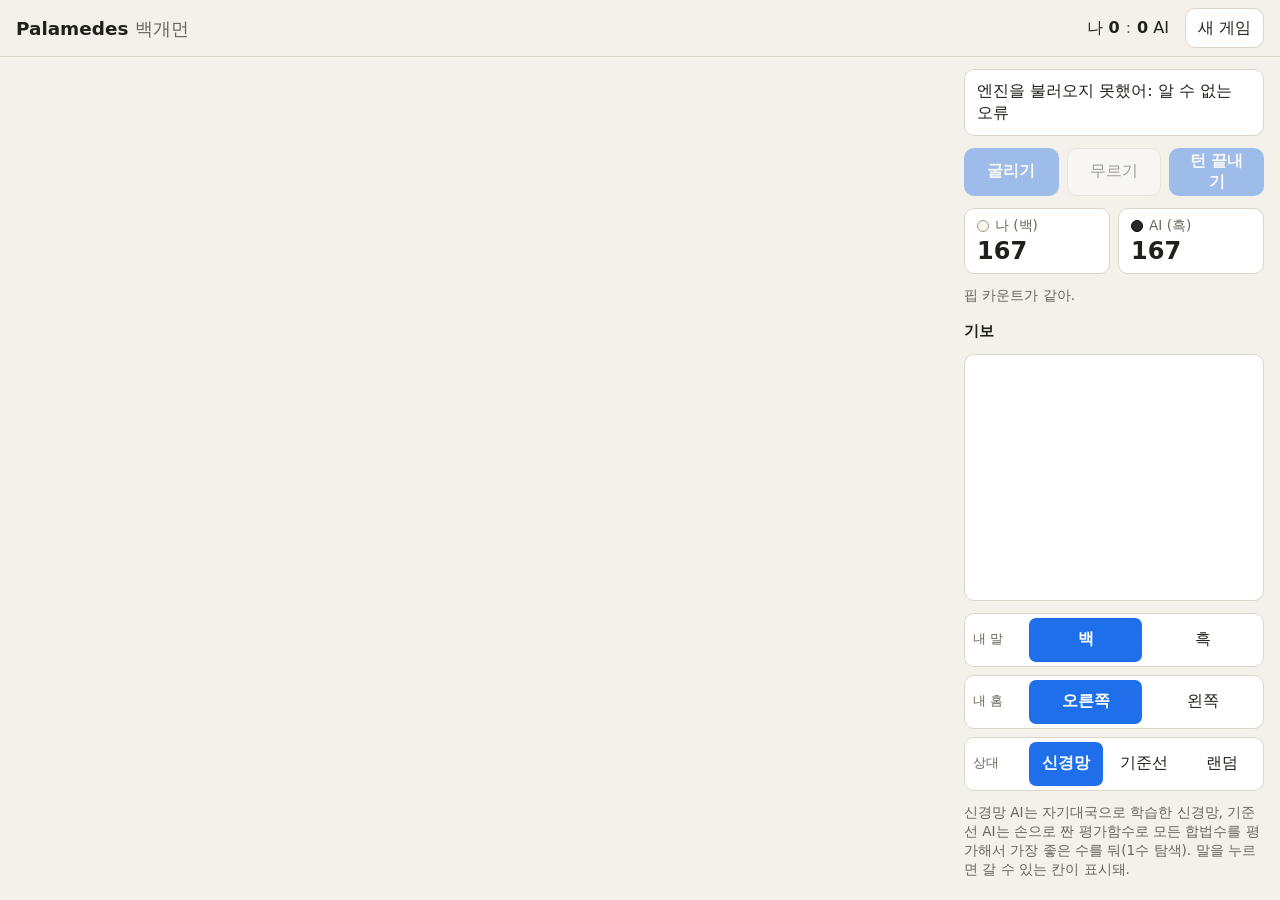
==== web/index.html @ b627e62e "Stage 4 (in progress): TD(lambda) self-play network - nn: 196-input Tesauro encoding (on-roll relati" ====
<!doctype html>
<html lang="ko">
<head>
  <meta charset="utf-8">
  <meta name="viewport" content="width=device-width, initial-scale=1, viewport-fit=cover">
  <meta name="color-scheme" content="light dark">
  <title>Palamedes 백개먼</title>
  <link rel="stylesheet" href="style.css">
</head>
<body>
  <header class="topbar">
    <h1>Palamedes <span class="sub">백개먼</span></h1>
    <div class="score" aria-label="점수">
      <span>나 <b id="score-human">0</b></span>
      <span class="sep">:</span>
      <span><b id="score-ai">0</b> AI</span>
    </div>
    <button id="btn-new" class="btn ghost" type="button">새 게임</button>
  </header>

  <main class="app">
    <section class="board-wrap">
      <svg id="board" viewBox="0 0 932 706" role="img" aria-label="백개먼 판"></svg>
    </section>

    <aside class="panel">
      <p id="status" class="status" aria-live="polite">엔진을 불러오는 중…</p>

      <div class="actions">
        <button id="btn-roll" class="btn primary" type="button" disabled>굴리기</button>
        <button id="btn-undo" class="btn" type="button" disabled>무르기</button>
        <button id="btn-done" class="btn primary" type="button" disabled>턴 끝내기</button>
      </div>

      <dl class="pips">
        <div><dt><span id="chip-human" class="chip white"></span><span id="name-human">나 (백)</span></dt><dd id="pip-human">167</dd></div>
        <div><dt><span id="chip-ai" class="chip black"></span><span id="name-ai">AI (흑)</span></dt><dd id="pip-ai">167</dd></div>
      </dl>
      <p id="pip-diff" class="hint"></p>

      <h2>기보</h2>
      <ol id="moves" class="moves"></ol>

      <div class="view-settings" aria-label="보기 설정">
        <div class="seg" role="group" aria-label="내 말 색">
          <span class="seg-label">내 말</span>
          <button type="button" class="seg-btn" data-view="color:white">백</button>
          <button type="button" class="seg-btn" data-view="color:black">흑</button>
        </div>
        <div class="seg" role="group" aria-label="내 홈 위치">
          <span class="seg-label">내 홈</span>
          <button type="button" class="seg-btn" data-view="home:right">오른쪽</button>
          <button type="button" class="seg-btn" data-view="home:left">왼쪽</button>
        </div>
        <div class="seg" role="group" aria-label="상대">
          <span class="seg-label">상대</span>
          <button type="button" class="seg-btn" data-view="ai:nn">신경망</button>
          <button type="button" class="seg-btn" data-view="ai:baseline">기준선</button>
          <button type="button" class="seg-btn" data-view="ai:random">랜덤</button>
        </div>
      </div>

      <p class="hint foot">신경망 AI는 자기대국으로 학습한 신경망, 기준선 AI는 손으로 짠 평가함수로 모든 합법수를 평가해서 가장 좋은 수를 둬(1수 탐색). 말을 누르면 갈 수 있는 칸이 표시돼.</p>
    </aside>
  </main>

  <script type="module" src="app.js"></script>
</body>
</html>
---- web/style.css ----
:root {
  --bg: #f4f1ea;
  --surface: #ffffff;
  --text: #22201c;
  --muted: #6b665c;
  --line: #ddd6c8;
  --accent: #1f6feb;
  --accent-text: #ffffff;
  --frame: #6b4a2f;
  --felt: #e9dcc0;
  --point-a: #b4532a;
  --point-b: #3f5a6b;
  --bar: #5a3d26;
  --tray: #d9c9a8;
  --white-checker: #fbf8f0;
  --white-edge: #9c958a;
  --black-checker: #2a2826;
  --black-edge: #000000;
  --select: #f2b705;
  --dest: #1f9d55;
  --last: rgba(31, 111, 235, 0.35);
  --die: #ffffff;
  --die-pip: #22201c;
}

@media (prefers-color-scheme: dark) {
  :root:not([data-theme="light"]) {
    --bg: #171614;
    --surface: #23211e;
    --text: #ece8e0;
    --muted: #a39d92;
    --line: #3a3732;
    --accent: #4c8dff;
    --accent-text: #0b0b0b;
    --frame: #3b2a1c;
    --felt: #4a4234;
    --point-a: #a4502d;
    --point-b: #4d6b7d;
    --bar: #2e2116;
    --tray: #3d3528;
    --last: rgba(76, 141, 255, 0.4);
  }
}

:root[data-theme="dark"] {
  --bg: #171614;
  --surface: #23211e;
  --text: #ece8e0;
  --muted: #a39d92;
  --line: #3a3732;
  --accent: #4c8dff;
  --accent-text: #0b0b0b;
  --frame: #3b2a1c;
  --felt: #4a4234;
  --point-a: #a4502d;
  --point-b: #4d6b7d;
  --bar: #2e2116;
  --tray: #3d3528;
  --last: rgba(76, 141, 255, 0.4);
}

* { box-sizing: border-box; }

html, body {
  margin: 0;
  background: var(--bg);
  color: var(--text);
  font-family: system-ui, -apple-system, "Apple SD Gothic Neo", "Noto Sans KR", sans-serif;
  -webkit-text-size-adjust: 100%;
}

body {
  min-height: 100dvh;
  display: flex;
  flex-direction: column;
}

button { font: inherit; }

.topbar {
  display: flex;
  align-items: center;
  gap: 16px;
  padding: 8px 16px;
  padding-top: max(8px, env(safe-area-inset-top));
  border-bottom: 1px solid var(--line);
}

.topbar h1 {
  font-size: 1.15rem;
  margin: 0;
  flex: 1;
  white-space: nowrap;
}

.topbar .sub { color: var(--muted); font-weight: 500; }

.score { display: flex; gap: 6px; align-items: baseline; font-variant-numeric: tabular-nums; }
.score .sep { color: var(--muted); }

.app {
  flex: 1;
  display: grid;
  grid-template-columns: minmax(0, 1fr) 300px;
  gap: 16px;
  padding: 12px 16px 16px;
  min-height: 0;
}

.board-wrap {
  display: flex;
  align-items: center;
  justify-content: center;
  min-width: 0;
  min-height: 0;
}

#board {
  width: 100%;
  height: auto;
  max-height: calc(100dvh - 90px);
  touch-action: manipulation;
  user-select: none;
  -webkit-user-select: none;
  -webkit-tap-highlight-color: transparent;
}

.panel {
  display: flex;
  flex-direction: column;
  gap: 12px;
  min-height: 0;
  max-height: calc(100dvh - 90px);
}

.status {
  margin: 0;
  min-height: 3em;
  padding: 10px 12px;
  border-radius: 10px;
  background: var(--surface);
  border: 1px solid var(--line);
  line-height: 1.4;
}

.actions {
  display: grid;
  grid-template-columns: repeat(3, 1fr);
  gap: 8px;
}

.btn {
  min-height: 48px;
  padding: 0 12px;
  border-radius: 10px;
  border: 1px solid var(--line);
  background: var(--surface);
  color: var(--text);
  cursor: pointer;
  touch-action: manipulation;
}

.btn.primary { background: var(--accent); color: var(--accent-text); border-color: transparent; font-weight: 600; }
.btn.ghost { min-height: 40px; }
.btn:disabled { opacity: 0.4; cursor: default; }
.btn:focus-visible { outline: 3px solid var(--select); outline-offset: 2px; }

.pips {
  margin: 0;
  display: grid;
  grid-template-columns: 1fr 1fr;
  gap: 8px;
}

.pips div {
  background: var(--surface);
  border: 1px solid var(--line);
  border-radius: 10px;
  padding: 8px 12px;
}

.pips dt { color: var(--muted); font-size: 0.85rem; display: flex; align-items: center; gap: 6px; }
.pips dd { margin: 2px 0 0; font-size: 1.5rem; font-weight: 700; font-variant-numeric: tabular-nums; }

.chip { width: 12px; height: 12px; border-radius: 50%; display: inline-block; border: 1px solid var(--white-edge); }
.chip.white { background: var(--white-checker); }
.chip.black { background: var(--black-checker); border-color: var(--black-edge); }

.hint { margin: 0; color: var(--muted); font-size: 0.85rem; line-height: 1.4; }

.panel h2 { font-size: 0.95rem; margin: 4px 0 0; }

.moves {
  margin: 0;
  padding: 8px 12px 8px 40px;
  background: var(--surface);
  border: 1px solid var(--line);
  border-radius: 10px;
  overflow-y: auto;
  flex: 1;
  min-height: 120px;
  font-variant-numeric: tabular-nums;
  font-size: 0.92rem;
}

.moves li { padding: 3px 0; }
.moves .mv { display: grid; grid-template-columns: 1fr 1fr; gap: 8px; }
.moves .dice { color: var(--muted); margin-right: 4px; }
.moves .empty { color: var(--muted); }

.foot { margin-top: auto; }

.view-settings { display: grid; grid-template-columns: 1fr; gap: 8px; }
.seg {
  display: grid;
  grid-template-columns: 3.5em;
  grid-auto-columns: minmax(0, 1fr);
  grid-auto-flow: column;
  align-items: center;
  gap: 4px;
  padding: 4px;
  background: var(--surface);
  border: 1px solid var(--line);
  border-radius: 10px;
}
.seg-label { color: var(--muted); font-size: 0.8rem; padding: 0 4px; white-space: nowrap; }
.seg-btn {
  min-height: 44px;
  border: 0;
  border-radius: 7px;
  background: transparent;
  color: var(--text);
  cursor: pointer;
  touch-action: manipulation;
}
.seg-btn[aria-pressed="true"] { background: var(--accent); color: var(--accent-text); font-weight: 600; }
.seg-btn:focus-visible { outline: 3px solid var(--select); outline-offset: 1px; }

/* SVG */
.frame { fill: var(--frame); }
.felt { fill: var(--felt); }
.pt-a { fill: var(--point-a); }
.pt-b { fill: var(--point-b); }
.barzone { fill: var(--bar); }
.tray { fill: var(--tray); }
.lbl { fill: var(--muted); font-size: 15px; text-anchor: middle; font-family: inherit; }
.ck-w { fill: var(--white-checker); stroke: var(--white-edge); stroke-width: 2; }
.ck-b { fill: var(--black-checker); stroke: var(--black-edge); stroke-width: 2; }
.ck-n-w { fill: var(--black-checker); font-size: 22px; font-weight: 700; text-anchor: middle; dominant-baseline: central; }
.ck-n-b { fill: var(--white-checker); font-size: 22px; font-weight: 700; text-anchor: middle; dominant-baseline: central; }
.off-w { fill: var(--white-checker); stroke: var(--white-edge); stroke-width: 1.5; }
.off-b { fill: var(--black-checker); stroke: var(--black-edge); stroke-width: 1.5; }
.sel-ring { fill: none; stroke: var(--select); stroke-width: 5; }
.can-ring { fill: none; stroke: var(--select); stroke-width: 2.5; stroke-dasharray: 6 5; opacity: 0.9; }
.dest { fill: var(--dest); fill-opacity: 0.35; stroke: var(--dest); stroke-width: 3; stroke-dasharray: 7 5; }
.dest-tray { fill: var(--dest); fill-opacity: 0.25; stroke: var(--dest); stroke-width: 3; }
.last { fill: var(--last); }
.die { fill: var(--die); stroke: #00000055; stroke-width: 1.5; }
.die.used { opacity: 0.35; }
.die-b { fill: var(--black-checker); stroke: #00000055; stroke-width: 1.5; }
.pip { fill: var(--die-pip); }
.pip-b { fill: var(--white-checker); }
.hit { fill: transparent; cursor: pointer; }

@media (max-width: 900px), (orientation: portrait) {
  .app { grid-template-columns: 1fr; }
  #board { max-height: none; }
  .panel { max-height: none; }
  .moves { max-height: 40vh; }
}

@media (max-width: 480px) {
  .topbar { gap: 8px; }
  .topbar .sub { display: none; }
}
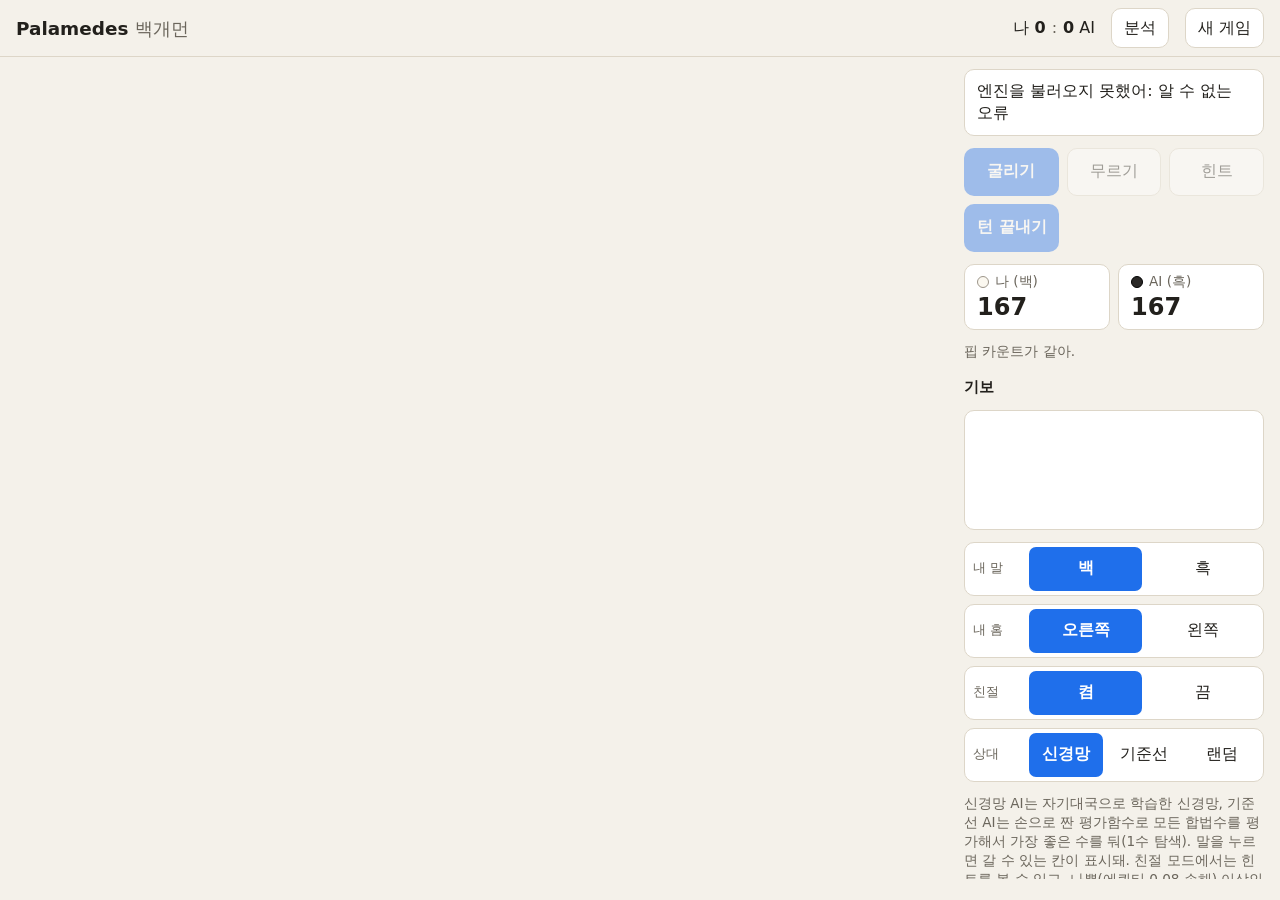
==== commit e8a0d117: "Stage 5: analysis page, coaching mode, explanation layer - web: board rendering moved to board-view." ====
--- a/web/index.html
+++ b/web/index.html
@@ -15,6 +15,7 @@
       <span class="sep">:</span>
       <span><b id="score-ai">0</b> AI</span>
     </div>
+    <a class="btn ghost link" href="analysis.html">분석</a>
     <button id="btn-new" class="btn ghost" type="button">새 게임</button>
   </header>
 
@@ -29,8 +30,11 @@
       <div class="actions">
         <button id="btn-roll" class="btn primary" type="button" disabled>굴리기</button>
         <button id="btn-undo" class="btn" type="button" disabled>무르기</button>
+        <button id="btn-hint" class="btn" type="button" disabled>힌트</button>
         <button id="btn-done" class="btn primary" type="button" disabled>턴 끝내기</button>
       </div>
+
+      <section id="coach" class="coach" aria-live="polite" hidden></section>
 
       <dl class="pips">
         <div><dt><span id="chip-human" class="chip white"></span><span id="name-human">나 (백)</span></dt><dd id="pip-human">167</dd></div>
@@ -52,6 +56,11 @@
           <button type="button" class="seg-btn" data-view="home:right">오른쪽</button>
           <button type="button" class="seg-btn" data-view="home:left">왼쪽</button>
         </div>
+        <div class="seg" role="group" aria-label="친절 모드">
+          <span class="seg-label">친절</span>
+          <button type="button" class="seg-btn" data-view="coach:on">켬</button>
+          <button type="button" class="seg-btn" data-view="coach:off">끔</button>
+        </div>
         <div class="seg" role="group" aria-label="상대">
           <span class="seg-label">상대</span>
           <button type="button" class="seg-btn" data-view="ai:nn">신경망</button>
@@ -60,7 +69,7 @@
         </div>
       </div>
 
-      <p class="hint foot">신경망 AI는 자기대국으로 학습한 신경망, 기준선 AI는 손으로 짠 평가함수로 모든 합법수를 평가해서 가장 좋은 수를 둬(1수 탐색). 말을 누르면 갈 수 있는 칸이 표시돼.</p>
+      <p class="hint foot">신경망 AI는 자기대국으로 학습한 신경망, 기준선 AI는 손으로 짠 평가함수로 모든 합법수를 평가해서 가장 좋은 수를 둬(1수 탐색). 말을 누르면 갈 수 있는 칸이 표시돼. 친절 모드에서는 힌트를 볼 수 있고, 나쁨(에퀴티 0.08 손해) 이상인 수는 두기 전에 이유와 함께 알려 줘.</p>
     </aside>
   </main>
 
--- a/web/style.css
+++ b/web/style.css
@@ -21,6 +21,10 @@
   --last: rgba(31, 111, 235, 0.35);
   --die: #ffffff;
   --die-pip: #22201c;
+  --hint: #7c3aed;
+  --doubtful: #b7791f;
+  --bad: #c2410c;
+  --very-bad: #b91c1c;
 }
 
 @media (prefers-color-scheme: dark) {
@@ -39,6 +43,10 @@
     --bar: #2e2116;
     --tray: #3d3528;
     --last: rgba(76, 141, 255, 0.4);
+    --hint: #a78bfa;
+    --doubtful: #f6c453;
+    --bad: #fb923c;
+    --very-bad: #f87171;
   }
 }
 
@@ -57,6 +65,10 @@
   --bar: #2e2116;
   --tray: #3d3528;
   --last: rgba(76, 141, 255, 0.4);
+  --hint: #a78bfa;
+  --doubtful: #f6c453;
+  --bad: #fb923c;
+  --very-bad: #f87171;
 }
 
 * { box-sizing: border-box; }
@@ -131,7 +143,10 @@
   gap: 12px;
   min-height: 0;
   max-height: calc(100dvh - 90px);
-}
+  overflow-y: auto;
+}
+.panel > * { flex-shrink: 0; }
+.panel > .moves { flex-shrink: 1; }
 
 .status {
   margin: 0;
@@ -145,12 +160,13 @@
 
 .actions {
   display: grid;
-  grid-template-columns: repeat(3, 1fr);
+  grid-template-columns: repeat(auto-fit, minmax(5.5em, 1fr));
   gap: 8px;
 }
 
 .btn {
   min-height: 48px;
+  white-space: nowrap;
   padding: 0 12px;
   border-radius: 10px;
   border: 1px solid var(--line);
@@ -209,6 +225,81 @@
 .moves .empty { color: var(--muted); }
 
 .foot { margin-top: auto; }
+
+a.btn { display: inline-flex; align-items: center; justify-content: center; text-decoration: none; }
+.btn[hidden] { display: none; }
+
+/* 친절 모드 · 분석 설명 */
+.coach {
+  border: 1px solid var(--line);
+  border-left: 4px solid var(--accent);
+  border-radius: 10px;
+  background: var(--surface);
+  padding: 10px 12px;
+  line-height: 1.5;
+  font-size: 0.92rem;
+}
+.coach[hidden] { display: none; }
+.coach.warn { border-left-color: var(--bad); }
+.coach ul { margin: 4px 0 0; padding-left: 18px; }
+.coach .judge { margin-bottom: 6px; }
+.tag {
+  display: inline-block;
+  font-size: 0.72rem;
+  font-weight: 700;
+  padding: 1px 6px;
+  margin-right: 6px;
+  border-radius: 999px;
+  border: 1px solid var(--line);
+  color: var(--muted);
+  vertical-align: 1px;
+}
+.approx { color: var(--text); }
+.approx .tag { border-style: dashed; }
+.coach-actions { display: grid; grid-template-columns: 1fr 1fr; gap: 8px; margin-top: 8px; }
+
+.mark { font-weight: 800; }
+.grade-doubtful { color: var(--doubtful); }
+.grade-bad { color: var(--bad); }
+.grade-very_bad { color: var(--very-bad); }
+.grade-best, .grade-good { color: var(--muted); }
+
+.field { display: grid; grid-template-columns: 3.5em 1fr; align-items: center; gap: 4px; }
+.field select {
+  min-height: 44px;
+  border-radius: 10px;
+  border: 1px solid var(--line);
+  background: var(--surface);
+  color: var(--text);
+  font: inherit;
+  padding: 0 8px;
+  min-width: 0;
+}
+.nav { display: grid; grid-template-columns: 1fr auto 1fr; align-items: center; gap: 8px; }
+.pos { font-variant-numeric: tabular-nums; color: var(--muted); }
+.pips dd.small { font-size: 0.9rem; font-weight: 500; line-height: 1.5; }
+.cands { width: 100%; border-collapse: collapse; margin: 6px 0; font-variant-numeric: tabular-nums; font-size: 0.88rem; }
+.cands th, .cands td { text-align: left; padding: 3px 4px; border-bottom: 1px solid var(--line); }
+.cands th { color: var(--muted); font-weight: 600; }
+.cands tr.played td { font-weight: 700; }
+.contrib { color: var(--muted); font-variant-numeric: tabular-nums; }
+.mv-btn {
+  font: inherit;
+  text-align: left;
+  border: 0;
+  background: transparent;
+  color: var(--text);
+  padding: 4px 6px;
+  border-radius: 6px;
+  min-height: 32px;
+  cursor: pointer;
+}
+.mv-btn.cur { background: var(--accent); color: var(--accent-text); }
+.mv-btn.cur .dice, .mv-btn.cur .mark { color: inherit; }
+
+.hint-from { fill: none; stroke: var(--hint); stroke-width: 4; stroke-dasharray: 4 4; }
+.hint-to { fill: var(--hint); fill-opacity: 0.35; stroke: var(--hint); stroke-width: 3; }
+.hint-n { fill: var(--text); font-size: 20px; font-weight: 800; text-anchor: middle; dominant-baseline: central; }
 
 .view-settings { display: grid; grid-template-columns: 1fr; gap: 8px; }
 .seg {
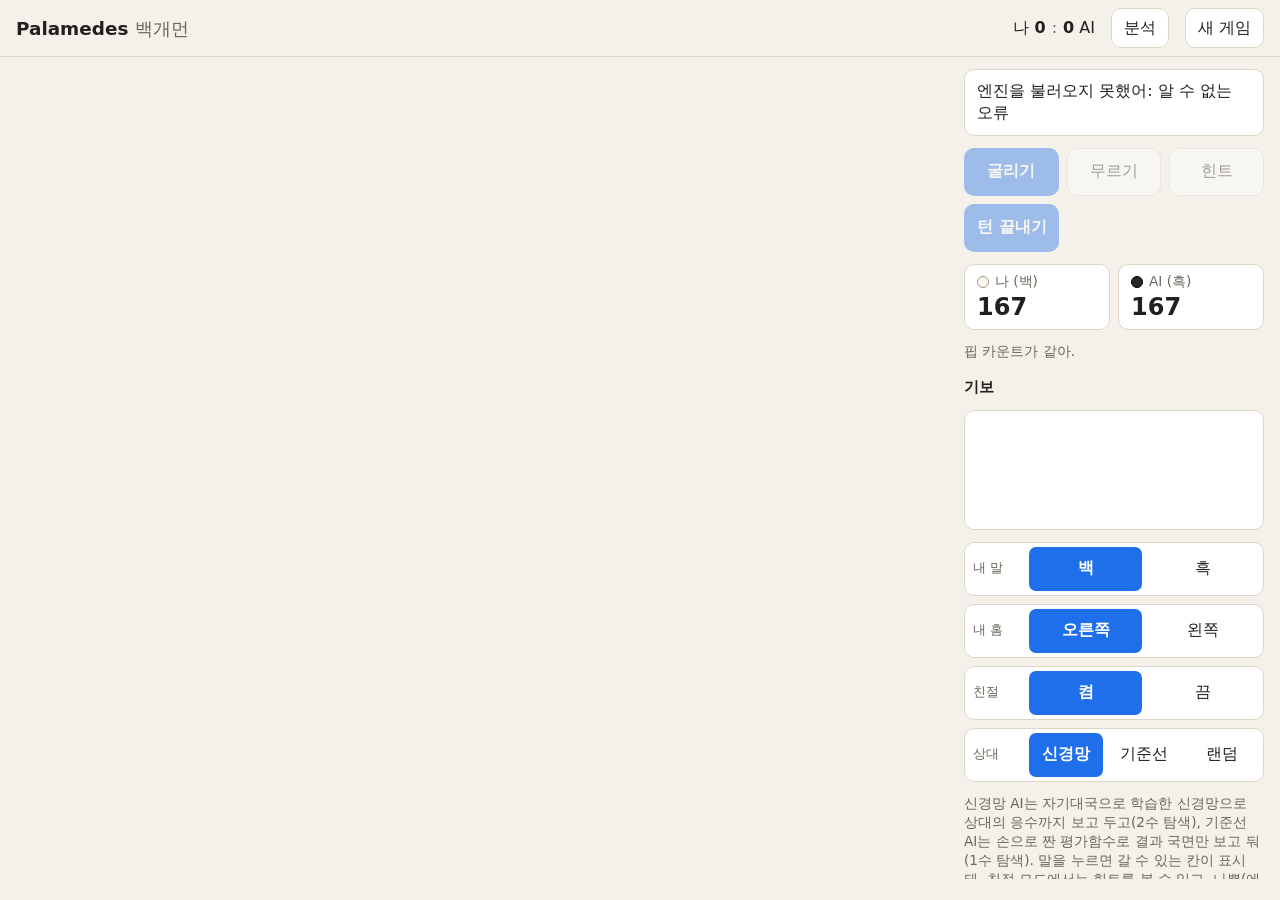
==== commit 5bf1486a: "2-ply search for the network: play, hints, warnings and analysis TwoPly wraps an evaluator: for each" ====
--- a/web/index.html
+++ b/web/index.html
@@ -69,7 +69,7 @@
         </div>
       </div>
 
-      <p class="hint foot">신경망 AI는 자기대국으로 학습한 신경망, 기준선 AI는 손으로 짠 평가함수로 모든 합법수를 평가해서 가장 좋은 수를 둬(1수 탐색). 말을 누르면 갈 수 있는 칸이 표시돼. 친절 모드에서는 힌트를 볼 수 있고, 나쁨(에퀴티 0.08 손해) 이상인 수는 두기 전에 이유와 함께 알려 줘.</p>
+      <p class="hint foot">신경망 AI는 자기대국으로 학습한 신경망으로 상대의 응수까지 보고 두고(2수 탐색), 기준선 AI는 손으로 짠 평가함수로 결과 국면만 보고 둬(1수 탐색). 말을 누르면 갈 수 있는 칸이 표시돼. 친절 모드에서는 힌트를 볼 수 있고, 나쁨(에퀴티 0.08 손해) 이상인 수는 두기 전에 이유와 함께 알려 줘.</p>
     </aside>
   </main>
 
--- a/web/style.css
+++ b/web/style.css
@@ -275,6 +275,8 @@
   padding: 0 8px;
   min-width: 0;
 }
+.io { display: grid; grid-template-columns: repeat(auto-fit, minmax(8.5em, 1fr)); gap: 8px; }
+.io .btn { min-height: 44px; }
 .nav { display: grid; grid-template-columns: 1fr auto 1fr; align-items: center; gap: 8px; }
 .pos { font-variant-numeric: tabular-nums; color: var(--muted); }
 .pips dd.small { font-size: 0.9rem; font-weight: 500; line-height: 1.5; }
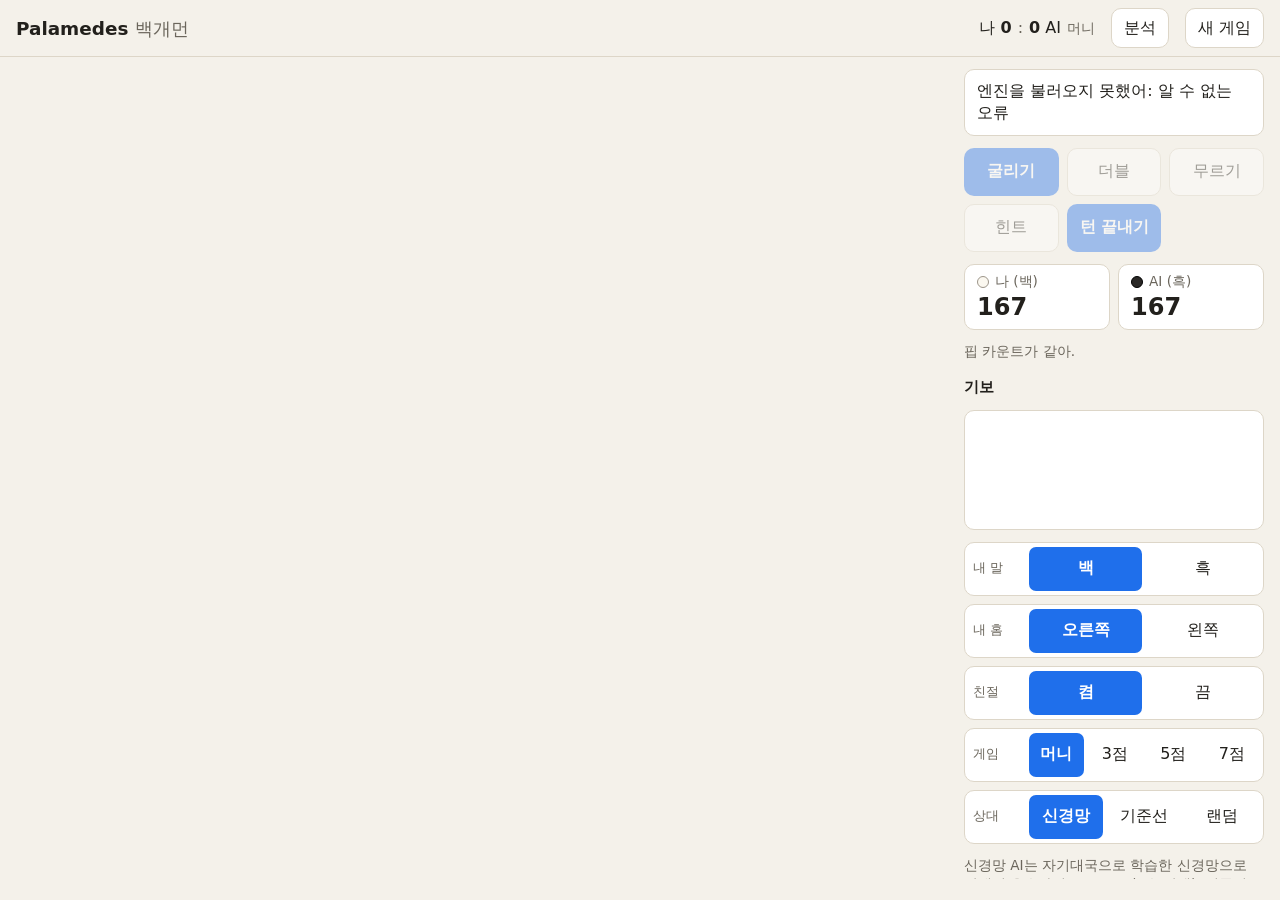
==== commit c6b835ce: "Stage 6 (web): cube, match play, cube analysis and rollouts - play screen: double button before roll" ====
--- a/web/index.html
+++ b/web/index.html
@@ -14,6 +14,7 @@
       <span>나 <b id="score-human">0</b></span>
       <span class="sep">:</span>
       <span><b id="score-ai">0</b> AI</span>
+      <span id="match-info" class="match-info"></span>
     </div>
     <a class="btn ghost link" href="analysis.html">분석</a>
     <button id="btn-new" class="btn ghost" type="button">새 게임</button>
@@ -29,6 +30,7 @@
 
       <div class="actions">
         <button id="btn-roll" class="btn primary" type="button" disabled>굴리기</button>
+        <button id="btn-double" class="btn" type="button" disabled>더블</button>
         <button id="btn-undo" class="btn" type="button" disabled>무르기</button>
         <button id="btn-hint" class="btn" type="button" disabled>힌트</button>
         <button id="btn-done" class="btn primary" type="button" disabled>턴 끝내기</button>
@@ -61,6 +63,13 @@
           <button type="button" class="seg-btn" data-view="coach:on">켬</button>
           <button type="button" class="seg-btn" data-view="coach:off">끔</button>
         </div>
+        <div class="seg" role="group" aria-label="게임 방식">
+          <span class="seg-label">게임</span>
+          <button type="button" class="seg-btn" data-view="match:0">머니</button>
+          <button type="button" class="seg-btn" data-view="match:3">3점</button>
+          <button type="button" class="seg-btn" data-view="match:5">5점</button>
+          <button type="button" class="seg-btn" data-view="match:7">7점</button>
+        </div>
         <div class="seg" role="group" aria-label="상대">
           <span class="seg-label">상대</span>
           <button type="button" class="seg-btn" data-view="ai:nn">신경망</button>
@@ -69,7 +78,7 @@
         </div>
       </div>
 
-      <p class="hint foot">신경망 AI는 자기대국으로 학습한 신경망으로 상대의 응수까지 보고 두고(2수 탐색), 기준선 AI는 손으로 짠 평가함수로 결과 국면만 보고 둬(1수 탐색). 말을 누르면 갈 수 있는 칸이 표시돼. 친절 모드에서는 힌트를 볼 수 있고, 나쁨(에퀴티 0.08 손해) 이상인 수는 두기 전에 이유와 함께 알려 줘.</p>
+      <p class="hint foot">신경망 AI는 자기대국으로 학습한 신경망으로 상대의 응수까지 보고 두고(2수 탐색), 기준선 AI는 손으로 짠 평가함수로 결과 국면만 보고 둬(1수 탐색). 말을 누르면 갈 수 있는 칸이 표시돼. 친절 모드에서는 힌트(수·큐브)를 볼 수 있고, 나쁨(에퀴티 0.08 손해) 이상인 수와 큐브 판단은 하기 전에 이유와 함께 알려 줘. 굴리기 전에 더블할 수 있어. 매치는 크로포드 규칙(한쪽이 처음 1점 남은 판은 큐브 금지)을 따라. 게임 방식은 다음 새 게임부터 바뀌어.</p>
     </aside>
   </main>
 
--- a/web/style.css
+++ b/web/style.css
@@ -299,6 +299,15 @@
 .mv-btn.cur { background: var(--accent); color: var(--accent-text); }
 .mv-btn.cur .dice, .mv-btn.cur .mark { color: inherit; }
 
+.cube rect { fill: var(--surface); stroke: var(--muted); stroke-width: 2; }
+.cube text { fill: var(--text); font-size: 20px; font-weight: 800; text-anchor: middle; dominant-baseline: central; }
+.cube.owner-w rect { stroke: var(--white-edge); stroke-width: 4; }
+.cube.owner-b rect { stroke: var(--black-checker); stroke-width: 4; }
+.rollout { margin-top: 8px; }
+.rollout .btn { min-height: 44px; width: 100%; }
+.cube-act { color: var(--accent); font-weight: 600; margin-right: 4px; }
+.match-info { color: var(--muted); font-size: 0.85rem; white-space: nowrap; }
+
 .hint-from { fill: none; stroke: var(--hint); stroke-width: 4; stroke-dasharray: 4 4; }
 .hint-to { fill: var(--hint); fill-opacity: 0.35; stroke: var(--hint); stroke-width: 3; }
 .hint-n { fill: var(--text); font-size: 20px; font-weight: 800; text-anchor: middle; dominant-baseline: central; }
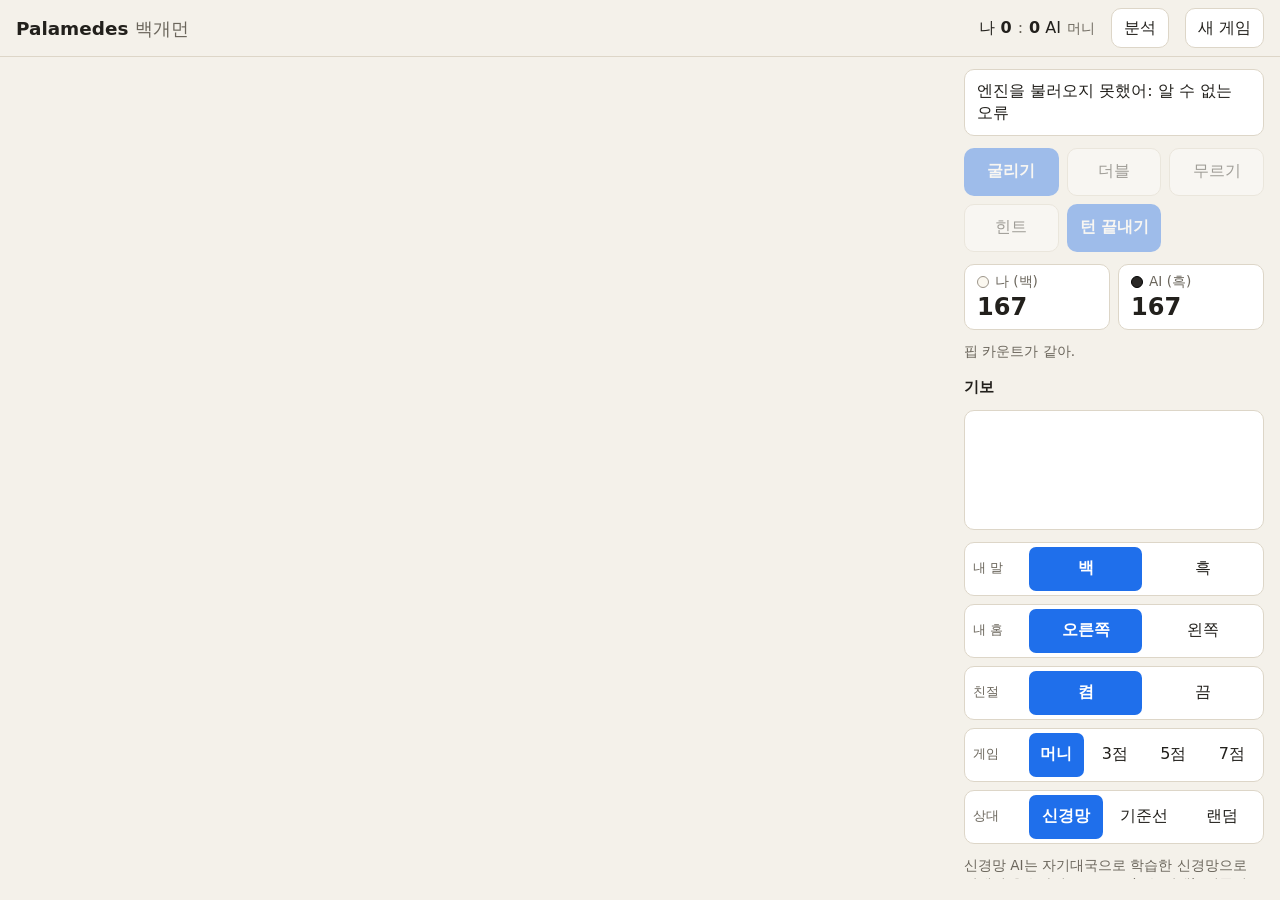
==== commit 4fc8dea0: "Web: keyboard control of the board Arrow keys cycle through the points that can be pressed now, Ente" ====
--- a/web/index.html
+++ b/web/index.html
@@ -22,7 +22,7 @@
 
   <main class="app">
     <section class="board-wrap">
-      <svg id="board" viewBox="0 0 932 706" role="img" aria-label="백개먼 판"></svg>
+      <svg id="board" viewBox="0 0 932 706" role="img" aria-label="백개먼 판. 화살표 키로 칸을 고르고 Enter로 누른다"></svg>
     </section>
 
     <aside class="panel">
--- a/web/style.css
+++ b/web/style.css
@@ -355,6 +355,7 @@
 .sel-ring { fill: none; stroke: var(--select); stroke-width: 5; }
 .can-ring { fill: none; stroke: var(--select); stroke-width: 2.5; stroke-dasharray: 6 5; opacity: 0.9; }
 .dest { fill: var(--dest); fill-opacity: 0.35; stroke: var(--dest); stroke-width: 3; stroke-dasharray: 7 5; }
+.kbd-focus { fill: none; stroke: var(--select); stroke-width: 4; }
 .dest-tray { fill: var(--dest); fill-opacity: 0.25; stroke: var(--dest); stroke-width: 3; }
 .last { fill: var(--last); }
 .die { fill: var(--die); stroke: #00000055; stroke-width: 1.5; }
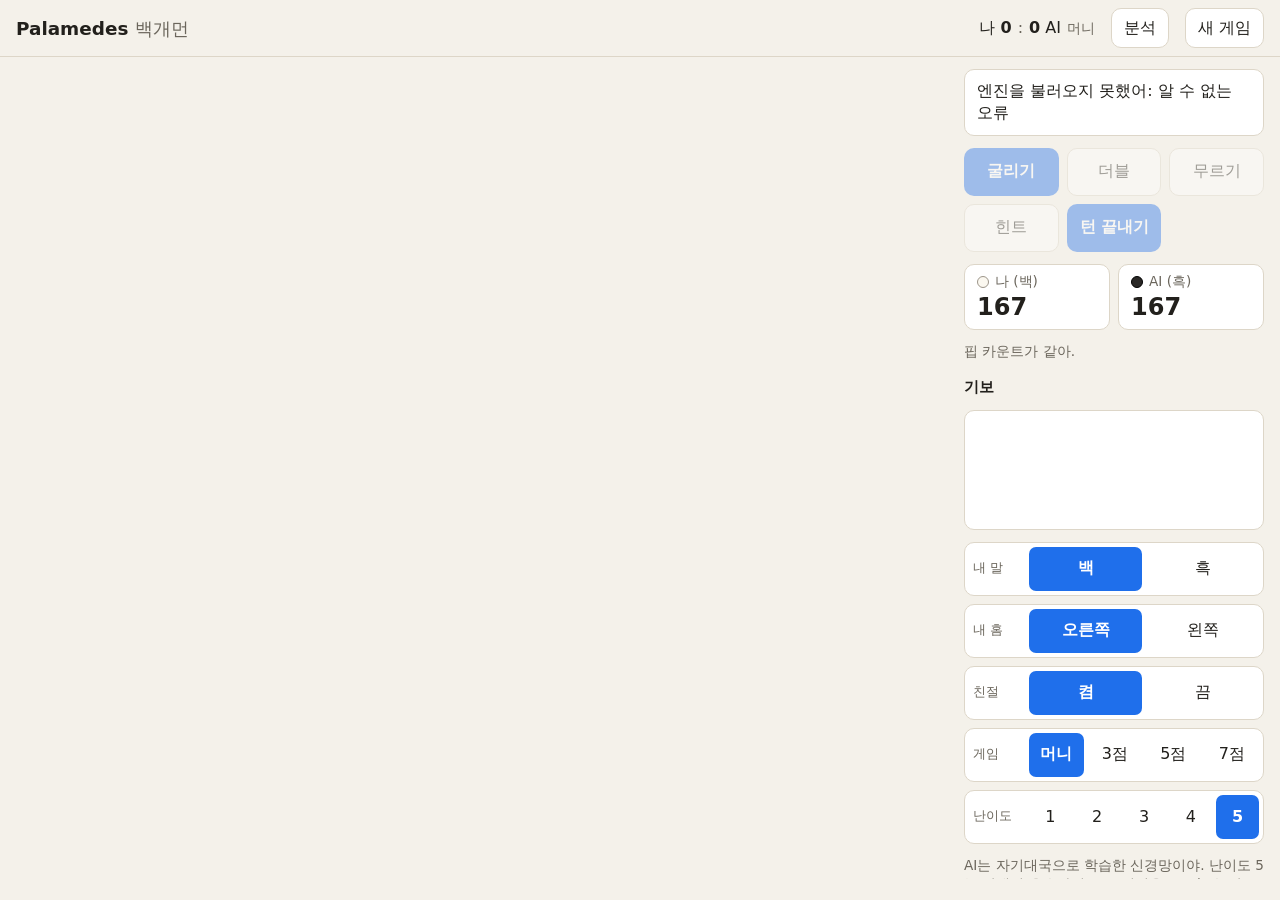
==== commit ba53c239: "Difficulty levels 1-5 with human-like mistakes - engine/src/level.rs: level 5 = engine (NN 2-ply); 1" ====
--- a/web/index.html
+++ b/web/index.html
@@ -70,15 +70,17 @@
           <button type="button" class="seg-btn" data-view="match:5">5점</button>
           <button type="button" class="seg-btn" data-view="match:7">7점</button>
         </div>
-        <div class="seg" role="group" aria-label="상대">
-          <span class="seg-label">상대</span>
-          <button type="button" class="seg-btn" data-view="ai:nn">신경망</button>
-          <button type="button" class="seg-btn" data-view="ai:baseline">기준선</button>
-          <button type="button" class="seg-btn" data-view="ai:random">랜덤</button>
+        <div class="seg" role="group" aria-label="난이도">
+          <span class="seg-label">난이도</span>
+          <button type="button" class="seg-btn" data-view="ai:1">1</button>
+          <button type="button" class="seg-btn" data-view="ai:2">2</button>
+          <button type="button" class="seg-btn" data-view="ai:3">3</button>
+          <button type="button" class="seg-btn" data-view="ai:4">4</button>
+          <button type="button" class="seg-btn" data-view="ai:5">5</button>
         </div>
       </div>
 
-      <p class="hint foot">신경망 AI는 자기대국으로 학습한 신경망으로 상대의 응수까지 보고 두고(2수 탐색), 기준선 AI는 손으로 짠 평가함수로 결과 국면만 보고 둬(1수 탐색). 말을 누르면 갈 수 있는 칸이 표시돼. 친절 모드에서는 힌트(수·큐브)를 볼 수 있고, 나쁨(에퀴티 0.08 손해) 이상인 수와 큐브 판단은 하기 전에 이유와 함께 알려 줘. 굴리기 전에 더블할 수 있어. 매치는 크로포드 규칙(한쪽이 처음 1점 남은 판은 큐브 금지)을 따라. 게임 방식은 다음 새 게임부터 바뀌어.</p>
+      <p class="hint foot">AI는 자기대국으로 학습한 신경망이야. 난이도 5는 상대의 응수까지 보고 최선을 두고(2수 탐색), 낮을수록 사람처럼 실수해. 비슷한 수끼리 헷갈리고, 맞힐 수 있으면 맞히고, 맞을 위험을 덜 신경 쓰는 식이야. 난이도는 바로 바뀌어. 말을 누르면 갈 수 있는 칸이 표시돼. 친절 모드에서는 힌트(수·큐브)를 볼 수 있고, 나쁨(에퀴티 0.08 손해) 이상인 수와 큐브 판단은 하기 전에 이유와 함께 알려 줘. 굴리기 전에 더블할 수 있어. 매치는 크로포드 규칙(한쪽이 처음 1점 남은 판은 큐브 금지)을 따라. 게임 방식은 다음 새 게임부터 바뀌어.</p>
     </aside>
   </main>
 
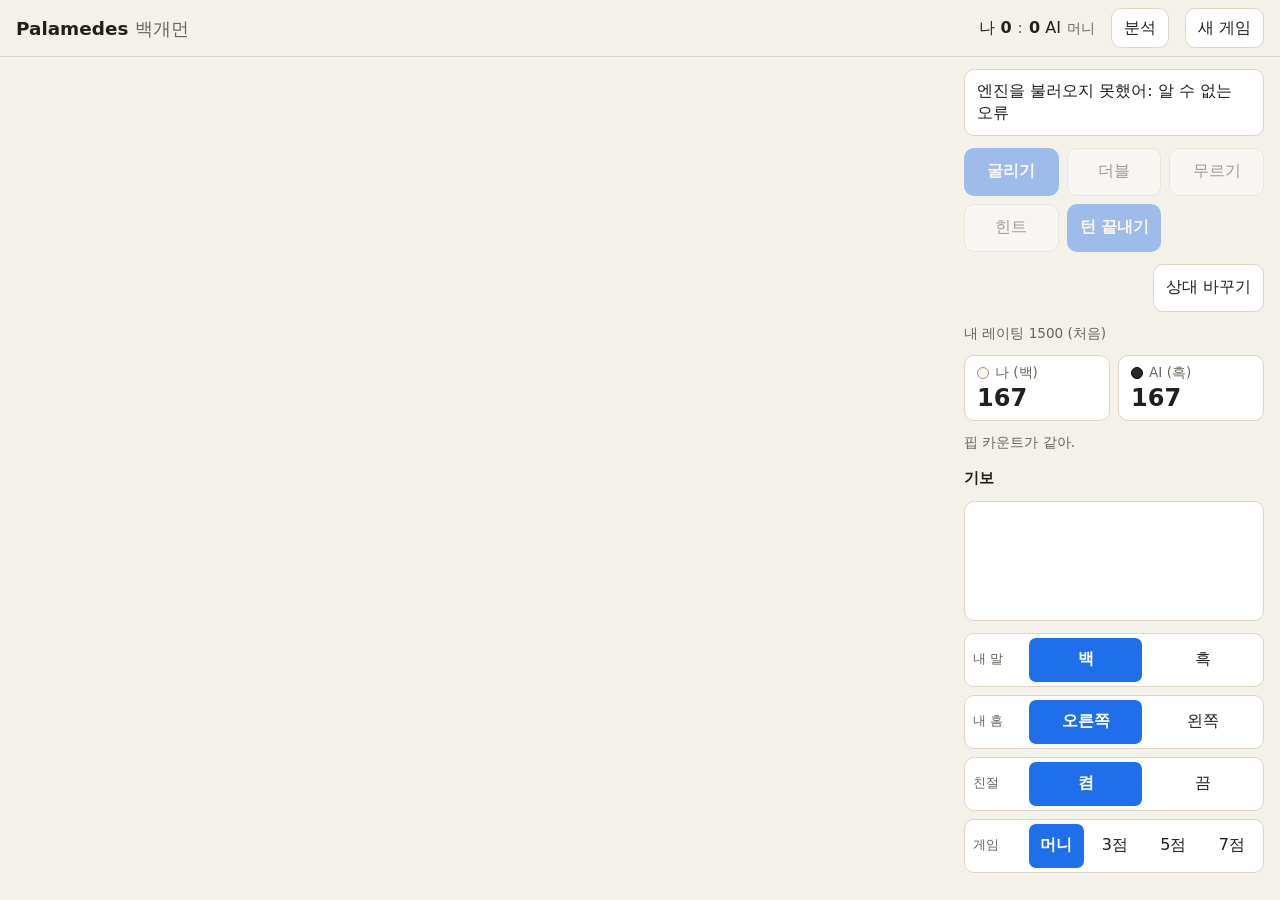
==== commit d500a640: "Rating-based bot opponents (calibration pending) - engine/src/bots.rs replaces level.rs: bots with n" ====
--- a/web/index.html
+++ b/web/index.html
@@ -13,7 +13,7 @@
     <div class="score" aria-label="점수">
       <span>나 <b id="score-human">0</b></span>
       <span class="sep">:</span>
-      <span><b id="score-ai">0</b> AI</span>
+      <span><b id="score-ai">0</b> <span id="score-ai-name">AI</span></span>
       <span id="match-info" class="match-info"></span>
     </div>
     <a class="btn ghost link" href="analysis.html">분석</a>
@@ -37,6 +37,12 @@
       </div>
 
       <section id="coach" class="coach" aria-live="polite" hidden></section>
+
+      <section class="opponent" aria-label="상대">
+        <div id="opp-card" class="opp-card"></div>
+        <button id="btn-opp" class="btn" type="button">상대 바꾸기</button>
+      </section>
+      <p id="my-rating" class="hint"></p>
 
       <dl class="pips">
         <div><dt><span id="chip-human" class="chip white"></span><span id="name-human">나 (백)</span></dt><dd id="pip-human">167</dd></div>
@@ -70,19 +76,18 @@
           <button type="button" class="seg-btn" data-view="match:5">5점</button>
           <button type="button" class="seg-btn" data-view="match:7">7점</button>
         </div>
-        <div class="seg" role="group" aria-label="난이도">
-          <span class="seg-label">난이도</span>
-          <button type="button" class="seg-btn" data-view="ai:1">1</button>
-          <button type="button" class="seg-btn" data-view="ai:2">2</button>
-          <button type="button" class="seg-btn" data-view="ai:3">3</button>
-          <button type="button" class="seg-btn" data-view="ai:4">4</button>
-          <button type="button" class="seg-btn" data-view="ai:5">5</button>
-        </div>
       </div>
 
-      <p class="hint foot">AI는 자기대국으로 학습한 신경망이야. 난이도 5는 상대의 응수까지 보고 최선을 두고(2수 탐색), 낮을수록 사람처럼 실수해. 비슷한 수끼리 헷갈리고, 맞힐 수 있으면 맞히고, 맞을 위험을 덜 신경 쓰는 식이야. 난이도는 바로 바뀌어. 말을 누르면 갈 수 있는 칸이 표시돼. 친절 모드에서는 힌트(수·큐브)를 볼 수 있고, 나쁨(에퀴티 0.08 손해) 이상인 수와 큐브 판단은 하기 전에 이유와 함께 알려 줘. 굴리기 전에 더블할 수 있어. 매치는 크로포드 규칙(한쪽이 처음 1점 남은 판은 큐브 금지)을 따라. 게임 방식은 다음 새 게임부터 바뀌어.</p>
+      <p class="hint foot">상대는 모두 자기대국으로 학습한 신경망이야. 팔라메데스는 엔진 그대로 두고, 레이팅이 낮은 상대일수록 사람처럼 실수해. 비슷한 수끼리 헷갈리거나 성격대로(맞히기 좋아함, 겁 많음 등) 둬. 상대를 바꾸면 다음 새 게임부터 적용돼. 말을 누르면 갈 수 있는 칸이 표시돼. 친절 모드에서는 힌트(수·큐브)를 볼 수 있고, 나쁨(에퀴티 0.08 손해) 이상인 수와 큐브 판단은 하기 전에 이유와 함께 알려 줘. 굴리기 전에 더블할 수 있어. 매치는 크로포드 규칙(한쪽이 처음 1점 남은 판은 큐브 금지)을 따라. 게임 방식은 다음 새 게임부터 바뀌어.</p>
     </aside>
   </main>
+
+  <dialog id="opp-dialog" class="opp-dialog" aria-labelledby="opp-title">
+    <h2 id="opp-title">상대 고르기</h2>
+    <p class="hint">레이팅은 FIBS 방식이야. 봇 레이팅은 봇끼리 수천 판을 둬서 맞춘 값이고, 가장 센 팔라메데스(엔진 그대로)를 1800으로 둔 상대 눈금이야. 내 레이팅은 1500에서 시작해서 판마다(매치면 매치가 끝날 때) 바뀌어.</p>
+    <div id="opp-grid" class="opp-grid"></div>
+    <form method="dialog"><button class="btn" type="submit">닫기</button></form>
+  </dialog>
 
   <script type="module" src="app.js"></script>
 </body>
--- a/web/style.css
+++ b/web/style.css
@@ -107,7 +107,7 @@
 
 .topbar .sub { color: var(--muted); font-weight: 500; }
 
-.score { display: flex; gap: 6px; align-items: baseline; font-variant-numeric: tabular-nums; }
+.score { display: flex; gap: 6px; align-items: baseline; font-variant-numeric: tabular-nums; white-space: nowrap; }
 .score .sep { color: var(--muted); }
 
 .app {
@@ -375,4 +375,32 @@
 @media (max-width: 480px) {
   .topbar { gap: 8px; }
   .topbar .sub { display: none; }
-}
+  /* 봇 이름은 패널에 있으니 좁은 화면 점수 줄에서는 뺀다. */
+  #score-ai-name { display: none; }
+}
+
+/* 상대(봇) */
+.opponent { display: flex; align-items: center; gap: 10px; justify-content: space-between; }
+.opp-card { display: flex; align-items: center; gap: 10px; min-width: 0; }
+.opp-card .hint, .opp-item .hint { margin: 2px 0 0; }
+.rating { color: var(--muted); font-variant-numeric: tabular-nums; font-size: 0.9rem; }
+.avatar { flex: none; }
+.opp-dialog {
+  max-width: min(560px, calc(100vw - 32px));
+  border: 1px solid var(--line);
+  border-radius: 12px;
+  background: var(--bg);
+  color: var(--text);
+  padding: 16px;
+}
+.opp-dialog::backdrop { background: rgb(0 0 0 / 45%); }
+.opp-dialog h2 { margin: 0 0 6px; font-size: 1.1rem; }
+.opp-grid { display: grid; grid-template-columns: 1fr; gap: 6px; margin: 10px 0; max-height: 60vh; overflow-y: auto; }
+.opp-item {
+  display: flex; align-items: center; gap: 10px; text-align: left;
+  padding: 8px 10px; min-height: 48px;
+  border: 1px solid var(--line); border-radius: 10px;
+  background: var(--surface); color: inherit; font: inherit; cursor: pointer;
+}
+.opp-item[aria-pressed="true"] { border-color: var(--accent); box-shadow: 0 0 0 2px var(--accent) inset; }
+.opp-item:focus-visible { outline: 3px solid var(--select); outline-offset: 1px; }
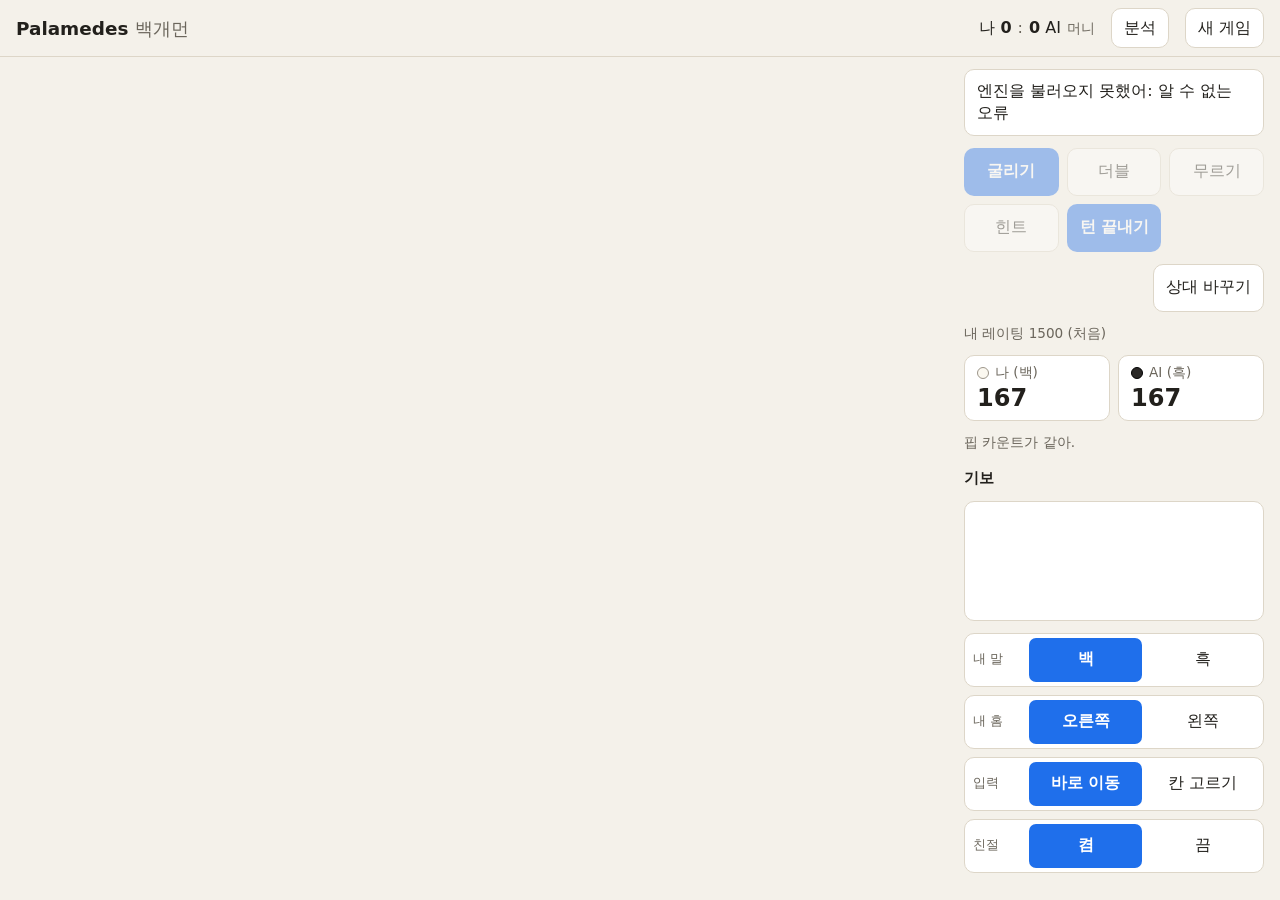
==== commit fd0bfc7f: "Web: tap a checker to move it by the left die, tap the dice to swap New default input mode: tapping " ====
--- a/web/index.html
+++ b/web/index.html
@@ -64,6 +64,11 @@
           <button type="button" class="seg-btn" data-view="home:right">오른쪽</button>
           <button type="button" class="seg-btn" data-view="home:left">왼쪽</button>
         </div>
+        <div class="seg" role="group" aria-label="입력 방식">
+          <span class="seg-label">입력</span>
+          <button type="button" class="seg-btn" data-view="input:tap">바로 이동</button>
+          <button type="button" class="seg-btn" data-view="input:pick">칸 고르기</button>
+        </div>
         <div class="seg" role="group" aria-label="친절 모드">
           <span class="seg-label">친절</span>
           <button type="button" class="seg-btn" data-view="coach:on">켬</button>
@@ -78,7 +83,7 @@
         </div>
       </div>
 
-      <p class="hint foot">상대는 모두 자기대국으로 학습한 신경망이야. 팔라메데스는 엔진 그대로 두고, 레이팅이 낮은 상대일수록 사람처럼 실수해. 비슷한 수끼리 헷갈리거나 성격대로(맞히기 좋아함, 겁 많음 등) 둬. 상대를 바꾸면 다음 새 게임부터 적용돼. 말을 누르면 갈 수 있는 칸이 표시돼. 친절 모드에서는 힌트(수·큐브)를 볼 수 있고, 나쁨(에퀴티 0.08 손해) 이상인 수와 큐브 판단은 하기 전에 이유와 함께 알려 줘. 굴리기 전에 더블할 수 있어. 매치는 크로포드 규칙(한쪽이 처음 1점 남은 판은 큐브 금지)을 따라. 게임 방식은 다음 새 게임부터 바뀌어.</p>
+      <p class="hint foot">상대는 모두 자기대국으로 학습한 신경망이야. 팔라메데스는 엔진 그대로 두고, 레이팅이 낮은 상대일수록 사람처럼 실수해. 비슷한 수끼리 헷갈리거나 성격대로(맞히기 좋아함, 겁 많음 등) 둬. 상대를 바꾸면 다음 새 게임부터 적용돼. 입력이 "바로 이동"이면 말을 누르는 즉시 왼쪽 주사위만큼 가고, 주사위를 누르면 왼쪽·오른쪽이 바뀌어. "칸 고르기"면 말을 누른 뒤 표시된 칸을 눌러. 친절 모드에서는 힌트(수·큐브)를 볼 수 있고, 나쁨(에퀴티 0.08 손해) 이상인 수와 큐브 판단은 하기 전에 이유와 함께 알려 줘. 굴리기 전에 더블할 수 있어. 매치는 크로포드 규칙(한쪽이 처음 1점 남은 판은 큐브 금지)을 따라. 게임 방식은 다음 새 게임부터 바뀌어.</p>
     </aside>
   </main>
 
